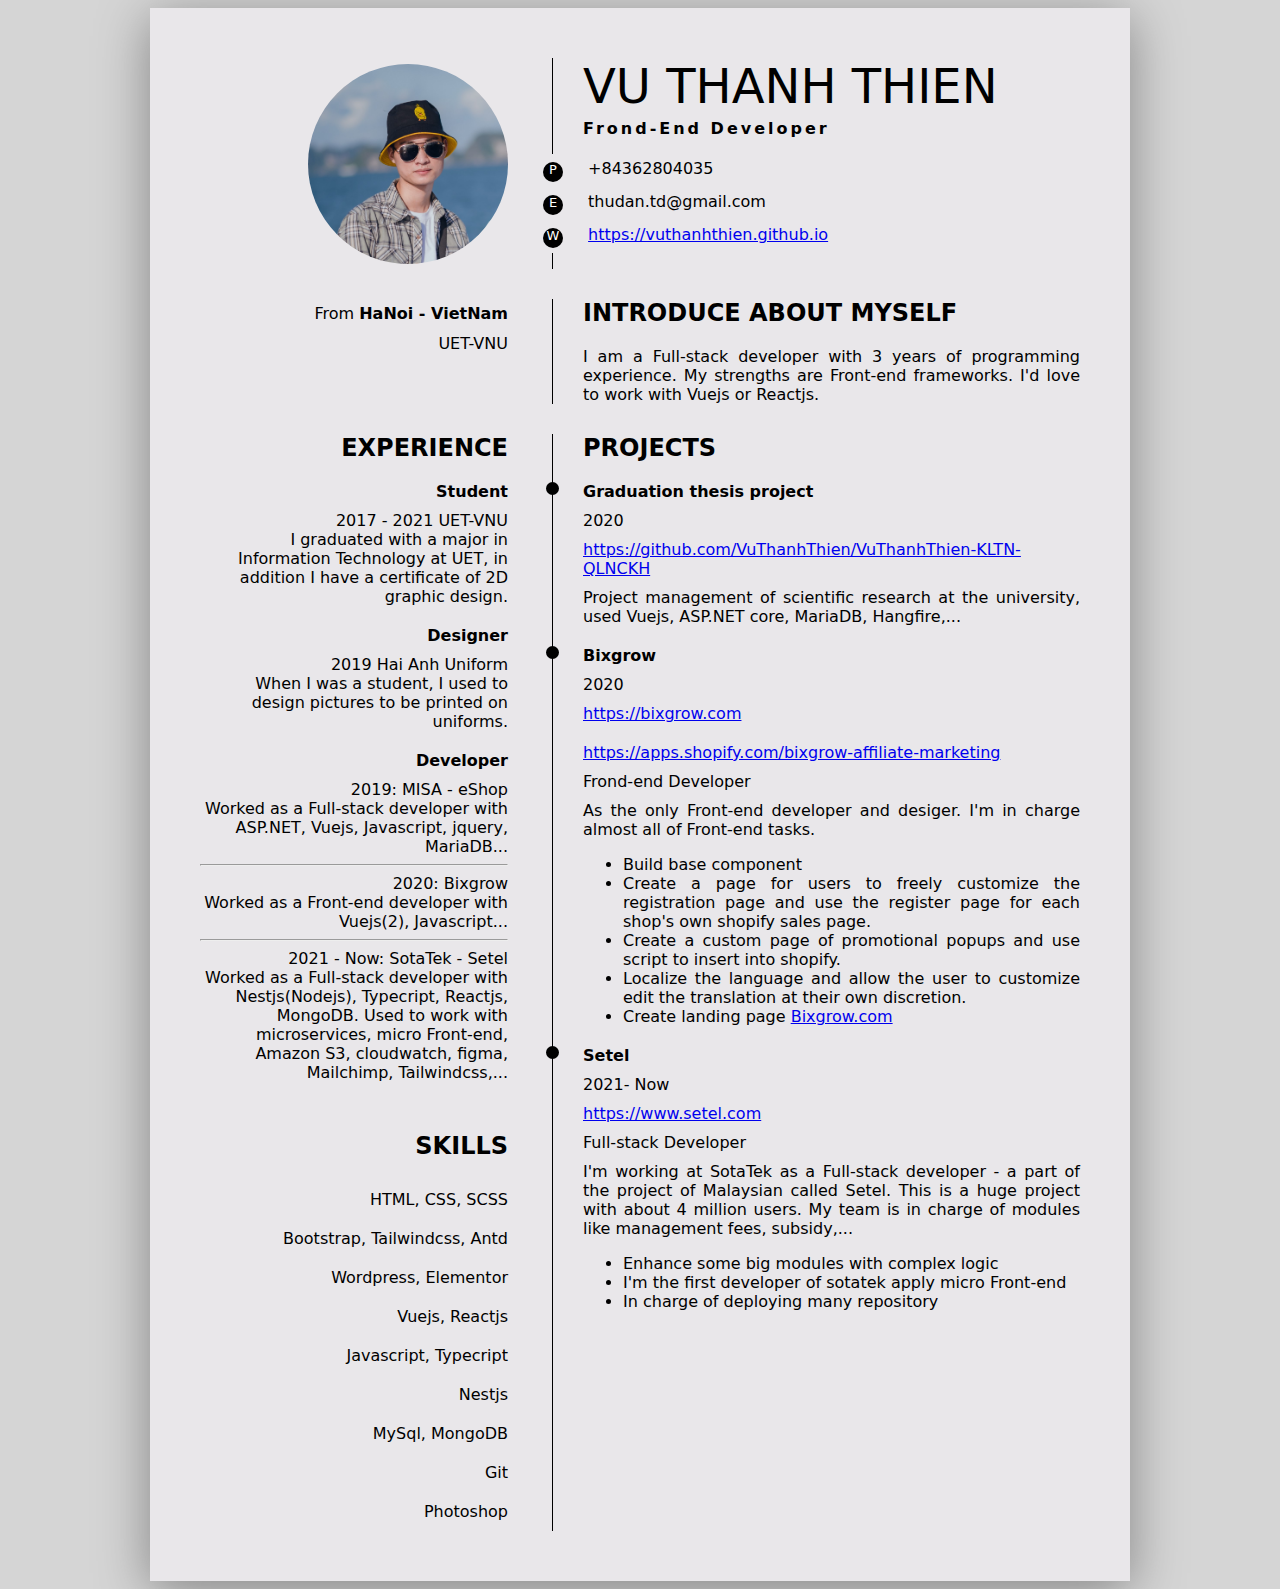
==== mycv.html @ 1e45ef3a "fix lỗi chính tả" ====
<!DOCTYPE html>
<html lang="en">

<head>
    <meta charset="UTF-8">
    <meta http-equiv="X-UA-Compatible" content="IE=edge">
    <meta name="viewport" content="width=device-width, initial-scale=1.0">
    <title>Vũ Thanh Thiên</title>
    <link rel="icon" type="image/x-icon" href="/asset/favicon.png">
    <link rel="stylesheet" href="css/cv.css">
    <link rel="stylesheet" href="https://cdnjs.cloudflare.com/ajax/libs/font-awesome/6.2.1/css/all.min.css">
</head>

<body>
    <!-- <button onclick="history.back()">
        Go back
    </button> -->
    <div class="container">
        <div class="avatar">
            <img src="asset/DSC_3052.jpeg" alt="">
        </div>
        <div class="name">
            <h1>VU THANH THIEN</h1>
            <div class="specialize">Frond-End Developer</div>
            <ul class="contact">
                <li>
                    <span>P</span> +84362804035
                </li>
                <li>
                    <span>E</span> thudan.td@gmail.com
                </li>
                <li>
                    <span>W</span> <a href="https://vuthanhthien.github.io/" target="_blank"
                        rel="noopener noreferrer">https://vuthanhthien.github.io</a>
                </li>
            </ul>
        </div>
        <div class="info">
            <ul>
                <li>From <b>HaNoi - VietNam</b></li>
                <li>UET-VNU</li>
            </ul>
        </div>
        <div class="intro">
            <h2>INTRODUCE ABOUT MYSELF</h2>
            I am a Full-stack developer with 3 years of programming experience. My strengths are Front-end frameworks.
            I'd love to work with Vuejs or Reactjs.
        </div>
        <div class="experience">
            <h2>EXPERIENCE</h2>

            <div class="item">
                <h4>Student</h4>
                <div class="time">
                    <span>2017 - 2021</span>
                    <span>UET-VNU</span>
                </div>
                <div class="des">
                    I graduated with a major in Information Technology at UET, in addition I have a certificate of 2D
                    graphic design.
                </div>
            </div>

            <div class="item">
                <h4>Designer</h4>
                <div class="time">
                    <span>2019</span>
                    <span>Hai Anh Uniform</span>
                </div>
                <div class="des">
                    When I was a student, I used to design pictures to be printed on uniforms.
                </div>
            </div>

            <div class="item">
                <h4>Developer</h4>
                <div class="time">
                    <span>2019:</span>
                    <span>MISA - eShop</span>
                </div>
                <div class="des">
                    Worked as a Full-stack developer with ASP.NET, Vuejs, Javascript, jquery, MariaDB...
                </div>
                <hr>
                <div class="time">
                    <span>2020:</span>
                    <span>Bixgrow</span>
                </div>
                <div class="des">
                    Worked as a Front-end developer with Vuejs(2), Javascript...
                </div>
                <hr>
                <div class="time">
                    <span>2021 - Now:</span>
                    <span>SotaTek - Setel</span>
                </div>
                <div class="des">
                    Worked as a Full-stack developer with Nestjs(Nodejs), Typecript, Reactjs, MongoDB.
                    Used to work with microservices, micro Front-end, Amazon S3, cloudwatch, figma, Mailchimp,
                    Tailwindcss,...
                </div>
            </div>
            <h2 class="skills">
                SKILLS
            </h2>
            <ul>
                <li>HTML, CSS, SCSS</li>
                <li>Bootstrap, Tailwindcss, Antd</li>
                <li>Wordpress, Elementor</li>
                <li>Vuejs, Reactjs</li>
                <li>Javascript, Typecript</li>
                <li>Nestjs</li>
                <li>MySql, MongoDB</li>
                <li>Git</li>
                <li>Photoshop</li>
            </ul>

        </div>
        <div class="project">
            <h2>PROJECTS</h2>
            <div class="item">
                <h4>Graduation thesis project</h4>
                <div class="time">
                    2020
                </div>
                <div class="web">
                    <a href="https://github.com/VuThanhThien/VuThanhThien-KLTN-QLNCKH" target="_blank"
                        rel="noopener noreferrer">https://github.com/VuThanhThien/VuThanhThien-KLTN-QLNCKH</a>
                </div>
                <div class="des">
                    Project management of scientific research at the university, used Vuejs, ASP.NET core, MariaDB,
                    Hangfire,...
                </div>
            </div>

            <div class="item">
                <h4>Bixgrow</h4>
                <div class="time">
                    2020
                </div>
                <div class="web">
                    <a href="https://bixgrow.com/" target="_blank" rel="noopener noreferrer">https://bixgrow.com</a>
                </div>
                <div class="web"><a href="https://apps.shopify.com/bixgrow-affiliate-marketing" target="_blank"
                        rel="noopener noreferrer">https://apps.shopify.com/bixgrow-affiliate-marketing</a></div>
                <div class="location">
                    Frond-end Developer
                </div>
                <div class="des">
                    As the only Front-end developer and desiger. I'm in charge almost all of Front-end tasks.
                    <ul>
                        <Li>Build base component</Li>
                        <li>Create a page for users to freely customize the registration page
                            and use the register page for each shop's own shopify sales page.</li>
                        <li>Create a custom page of promotional popups and
                            use script to insert into shopify.</li>
                        <li>Localize the language and allow the user to customize
                            edit the translation at their own discretion.</li>
                        <li>Create landing page <a target="_blank" href="https://bixgrow.com/">Bixgrow.com</a></li>
                    </ul>
                </div>
            </div>

            <div class="item">
                <h4>Setel</h4>
                <div class="time">
                    2021- Now
                </div>
                <div class="web">
                    <a href="https://www.setel.com/" target="_blank" rel="noopener noreferrer">https://www.setel.com</a>
                </div>
                <div class="location">
                    Full-stack Developer
                </div>
                <div class="des">
                    I'm working at SotaTek as a Full-stack developer - a part of the project of Malaysian called Setel.
                    This is a huge project with about 4 million users. My team is in charge of modules like
                    management fees, subsidy,...
                    <ul>
                        <li>Enhance some big modules with complex logic</li>
                        <li>I'm the first developer of sotatek apply micro Front-end</li>
                        <li>In charge of deploying many repository</li>
                    </ul>
                </div>
            </div>
        </div>
    </div>

</body>

</html>
---- css/cv.css ----
body {
    background-color: #d5d5d5;
    font-family: system-ui;
}

.container {
    background-color: #e9e7ea;
    width: 880px;
    max-width: 100%;
    margin: auto;
    padding: 50px;
    box-shadow: 0 10px 50px #858585;
    display: grid;
    grid-template-columns: 35% 60%;
    column-gap: 5%;
    row-gap: 30px;
}

.avatar img {
    width: 200px;
    height: 200px;
    object-fit: cover;
    border-radius: 50%;
}

.avatar {
    display: flex;
    justify-content: end;
    align-items: center;
}

.name {
    padding-left: 30px;
    border-left: 1px solid #000;
}

.name h1 {
    font-weight: 300;
    font-size: xxx-large;
    margin: 0px 0 5px;
}

.name .specialize {
    margin: 0;
    font-weight: bold;
    letter-spacing: 3px;
}

.name .contact {
    padding: 0;
    list-style: none;
}

.name .contact span {
    display: inline-block;
    background-color: #000;
    width: 20px;
    height: 20px;
    color: #fff;
    text-align: center;
    border-radius: 50%;
    font-size: small;
    margin-right: 20px;
}

.name .contact li {
    padding: 5px 0;
    transform: translate(-40px);
    background-color: #e9e7ea;
}

.info ul {
    padding: 0;
    margin: 0;
    list-style: none;
    text-align: right;
    line-height: 30px;
}

h2 {
    padding: 0;
    margin: 0 0 20px 0;
}

.intro {
    padding-left: 30px;
    border-left: 1px solid #000;
    text-align: justify;
}

.experience {
    text-align: right;
}

.experience h4 {
    margin: 20px 0 10px;
}

.skills {
    margin-top: 50px;
}

.experience ul {
    padding: 0;
    margin: 0;
    list-style: none;
}

.experience li {
    padding: 10px 0;
}

.project {
    padding-left: 30px;
    text-align: justify;
    border-left: 1px solid #000;
}

.project h4 {
    margin: 20px 0 10px;
}

.project .web {
    color: #0c7373;
    padding: 10px 0;
}

.project .location {
    font-weight: 500;
    padding-bottom: 10px;
}

.project .item {
    position: relative;
}

.project .item::before {
    position: absolute;
    width: 13px;
    height: 13px;
    background-color: #000;
    content: "";
    border-radius: 50%;
    left: -37px;
}

@media screen and (max-width: 480px) {
    .container {
        width: calc(100% - 25px);
        padding: 25px;
    }

    .avatar img {
        width: 120px;
        height: 120px;
    }

    .name h1 {
        font-size: large;
    }

    .project .item .web a {
        overflow-wrap: break-word;
    }

    .des ul {
        padding-inline-start: 0;
    }
}
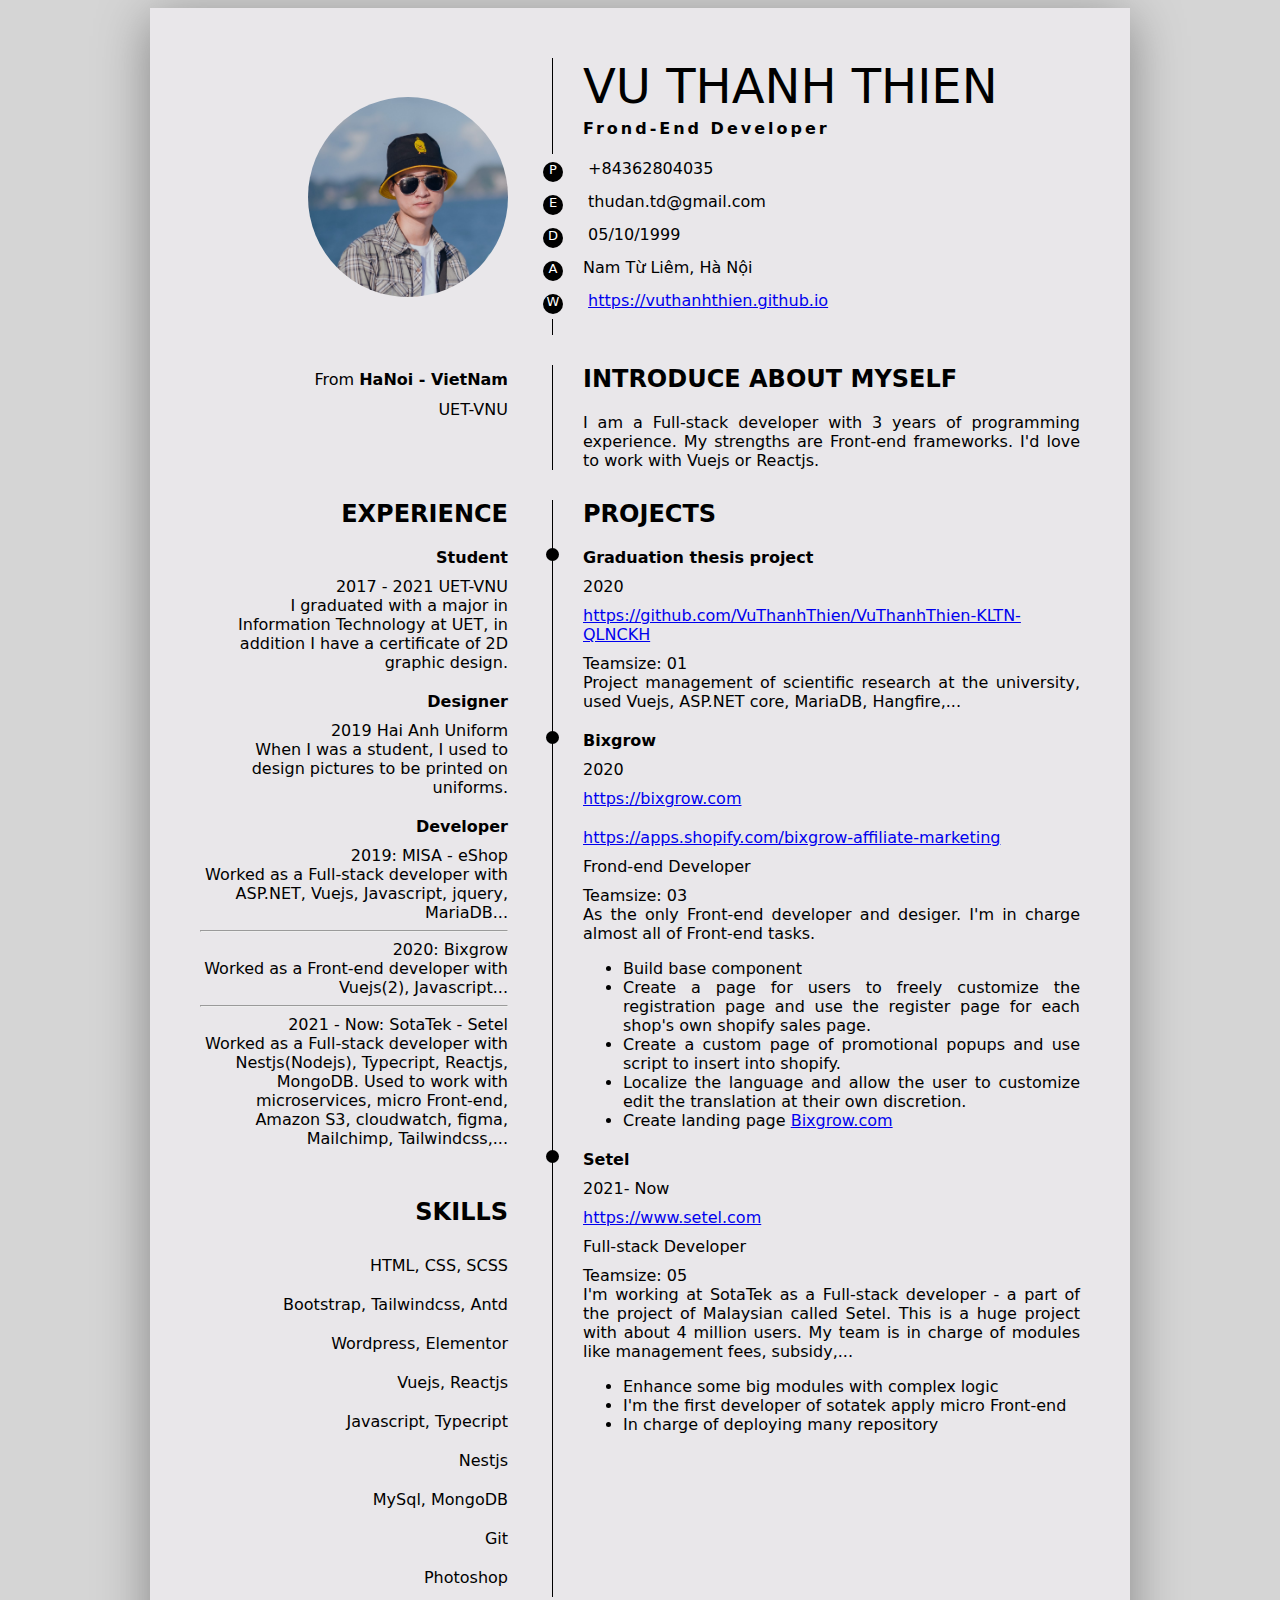
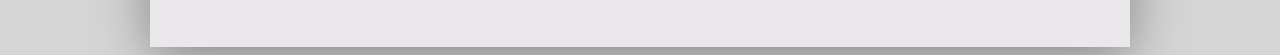
==== commit 028a1606: "Update meta" ====
--- a/mycv.html
+++ b/mycv.html
@@ -5,7 +5,13 @@
     <meta charset="UTF-8">
     <meta http-equiv="X-UA-Compatible" content="IE=edge">
     <meta name="viewport" content="width=device-width, initial-scale=1.0">
-    <title>Vũ Thanh Thiên</title>
+    <title>CV - Vũ Thanh Thiên</title>
+    <meta property="og:type" content="website">
+    <meta property="og:locale" content="vi">
+    <meta property="og:title" content="CV - Vũ Thanh Thiên">
+    <meta property="og:image" content="./asset/DSC_3052.jpeg">
+    <meta property="og:site_name" content="CV - Vũ Thanh Thiên">
+    <meta property="og:description" content="CV Front-end Vũ Thanh Thiên">
     <link rel="icon" type="image/x-icon" href="/asset/favicon.png">
     <link rel="stylesheet" href="css/cv.css">
     <link rel="stylesheet" href="https://cdnjs.cloudflare.com/ajax/libs/font-awesome/6.2.1/css/all.min.css">
@@ -28,6 +34,12 @@
                 </li>
                 <li>
                     <span>E</span> thudan.td@gmail.com
+                </li>
+                <li>
+                    <span>D</span> 05/10/1999
+                </li>
+                <li>
+                    <span>A</span>Nam Từ Liêm, Hà Nội
                 </li>
                 <li>
                     <span>W</span> <a href="https://vuthanhthien.github.io/" target="_blank"
@@ -127,6 +139,7 @@
                     <a href="https://github.com/VuThanhThien/VuThanhThien-KLTN-QLNCKH" target="_blank"
                         rel="noopener noreferrer">https://github.com/VuThanhThien/VuThanhThien-KLTN-QLNCKH</a>
                 </div>
+                <div class="des">Teamsize: 01</div>
                 <div class="des">
                     Project management of scientific research at the university, used Vuejs, ASP.NET core, MariaDB,
                     Hangfire,...
@@ -146,6 +159,7 @@
                 <div class="location">
                     Frond-end Developer
                 </div>
+                <div class="des">Teamsize: 03</div>
                 <div class="des">
                     As the only Front-end developer and desiger. I'm in charge almost all of Front-end tasks.
                     <ul>
@@ -172,6 +186,7 @@
                 <div class="location">
                     Full-stack Developer
                 </div>
+                <div class="des">Teamsize: 05</div>
                 <div class="des">
                     I'm working at SotaTek as a Full-stack developer - a part of the project of Malaysian called Setel.
                     This is a huge project with about 4 million users. My team is in charge of modules like
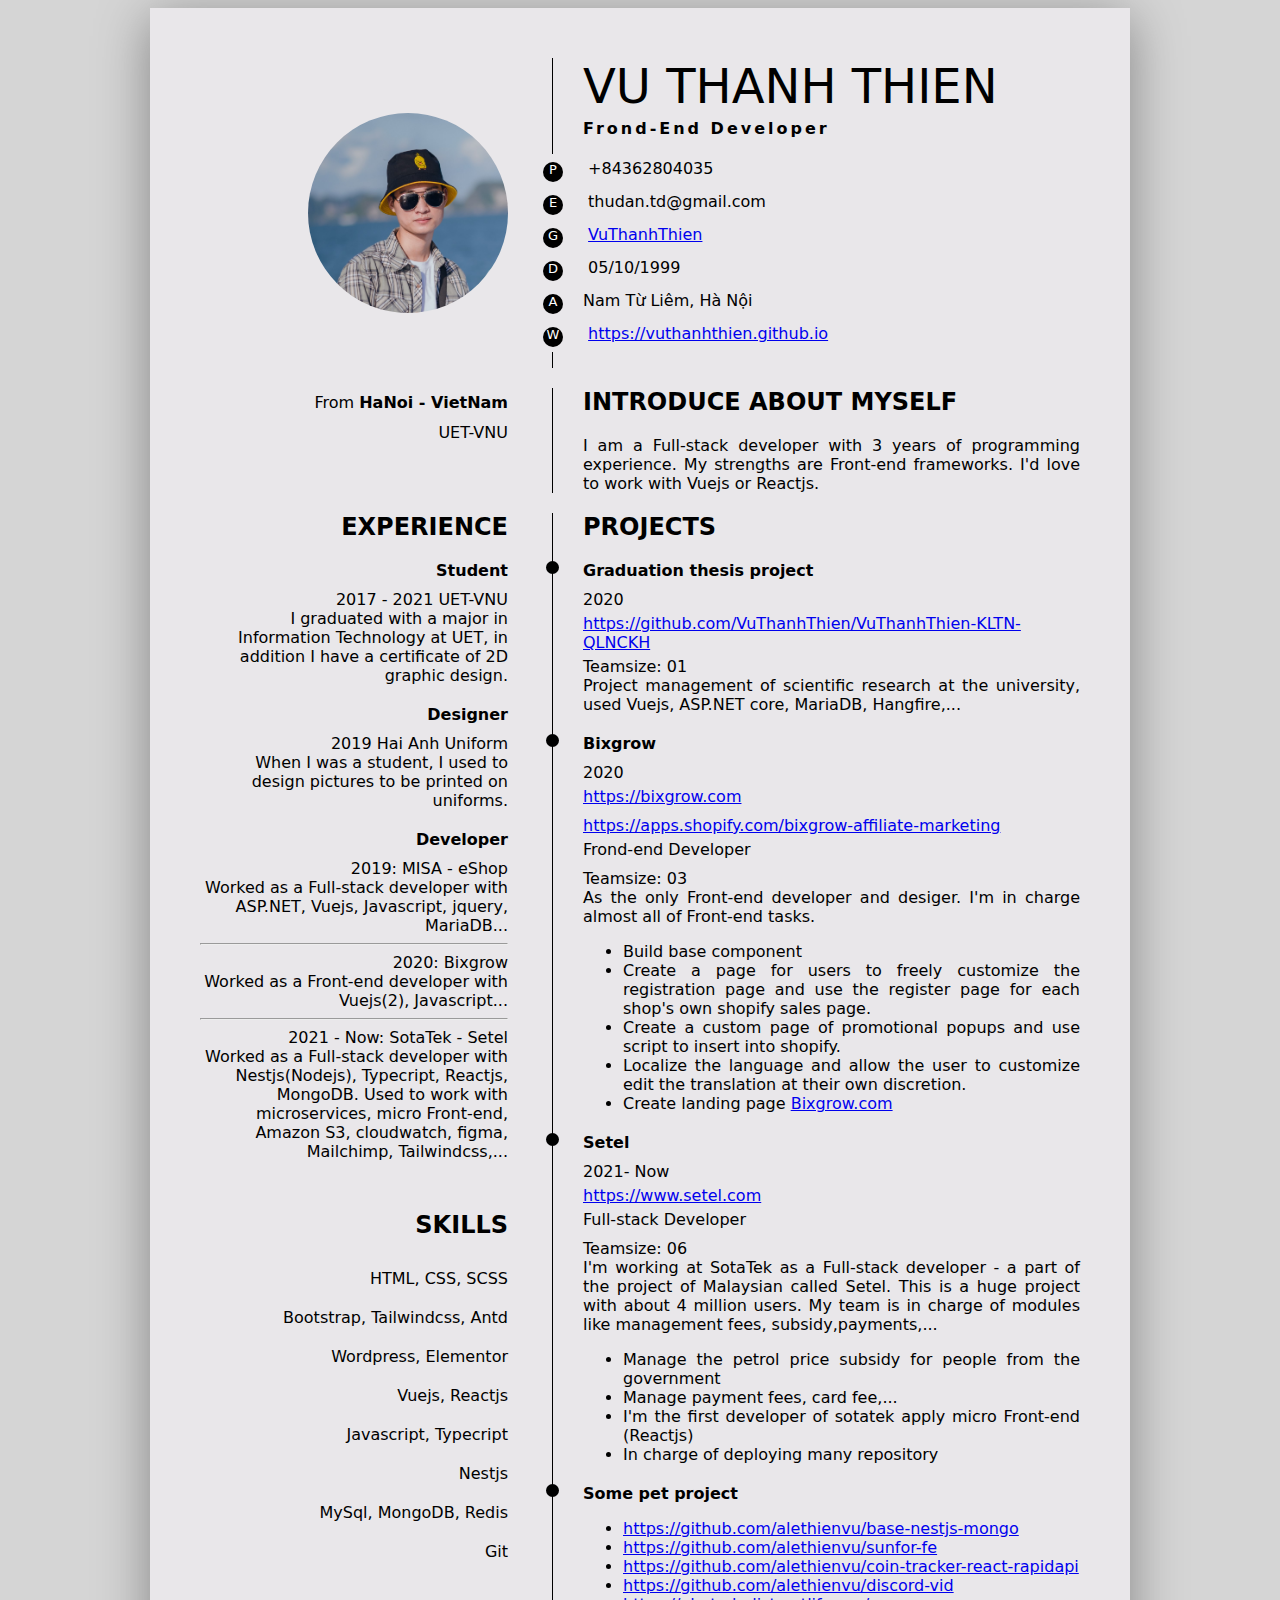
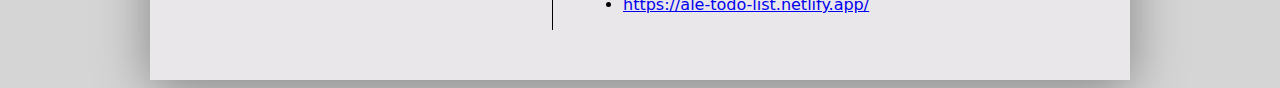
==== commit 0556b2bd: "Update cv" ====
--- a/mycv.html
+++ b/mycv.html
@@ -36,6 +36,9 @@
                     <span>E</span> thudan.td@gmail.com
                 </li>
                 <li>
+                    <span>G</span> <a target="_blank" href="https://github.com/VuThanhThien">VuThanhThien</a>
+                </li>
+                <li>
                     <span>D</span> 05/10/1999
                 </li>
                 <li>
@@ -122,9 +125,8 @@
                 <li>Vuejs, Reactjs</li>
                 <li>Javascript, Typecript</li>
                 <li>Nestjs</li>
-                <li>MySql, MongoDB</li>
+                <li>MySql, MongoDB, Redis</li>
                 <li>Git</li>
-                <li>Photoshop</li>
             </ul>
 
         </div>
@@ -186,18 +188,29 @@
                 <div class="location">
                     Full-stack Developer
                 </div>
-                <div class="des">Teamsize: 05</div>
+                <div class="des">Teamsize: 06</div>
                 <div class="des">
                     I'm working at SotaTek as a Full-stack developer - a part of the project of Malaysian called Setel.
                     This is a huge project with about 4 million users. My team is in charge of modules like
-                    management fees, subsidy,...
+                    management fees, subsidy,payments,...
                     <ul>
-                        <li>Enhance some big modules with complex logic</li>
-                        <li>I'm the first developer of sotatek apply micro Front-end</li>
+                        <li>Manage the petrol price subsidy for people from the government</li>
+                        <li>Manage payment fees, card fee,...</li>
+                        <li>I'm the first developer of sotatek apply micro Front-end (Reactjs)</li>
                         <li>In charge of deploying many repository</li>
                     </ul>
                 </div>
             </div>
+            <div class="item">
+                <h4>Some pet project</h4>
+                <ul>
+                    <li><a target="_blank" href="https://github.com/alethienvu/base-nestjs-mongo">https://github.com/alethienvu/base-nestjs-mongo</a></li>
+                    <li><a target="_blank" href="https://github.com/alethienvu/sunfor-fe">https://github.com/alethienvu/sunfor-fe</a></li>
+                    <li><a target="_blank" href="https://github.com/alethienvu/coin-tracker-react-rapidapi">https://github.com/alethienvu/coin-tracker-react-rapidapi</a></li>
+                    <li><a target="_blank" href="https://github.com/alethienvu/discord-vid">https://github.com/alethienvu/discord-vid</a></li>
+                    <li><a target="_blank" href="https://ale-todo-list.netlify.app/">https://ale-todo-list.netlify.app/</a></li>
+                </ul>
+            </div>
         </div>
     </div>
 
--- a/css/cv.css
+++ b/css/cv.css
@@ -13,7 +13,7 @@
     display: grid;
     grid-template-columns: 35% 60%;
     column-gap: 5%;
-    row-gap: 30px;
+    row-gap: 20px;
 }
 
 .avatar img {
@@ -122,7 +122,7 @@
 
 .project .web {
     color: #0c7373;
-    padding: 10px 0;
+    padding: 5px 0;
 }
 
 .project .location {
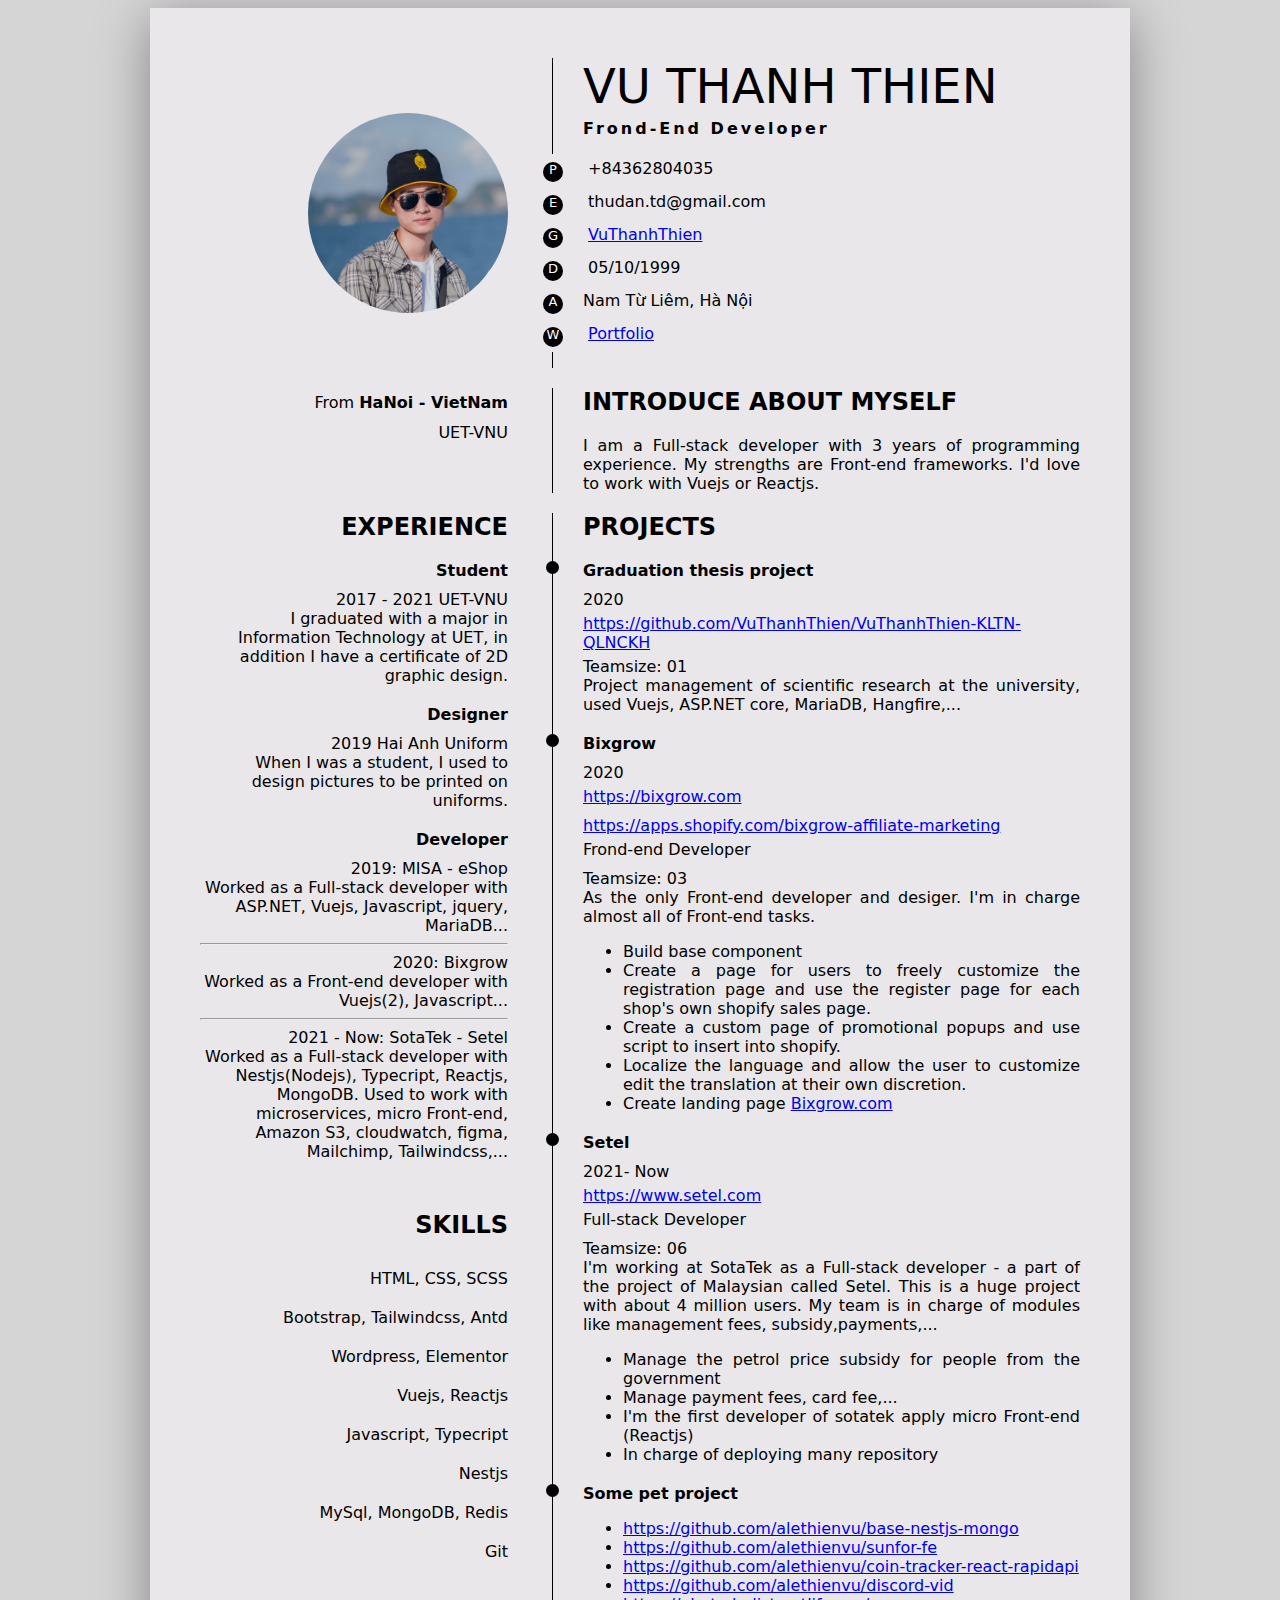
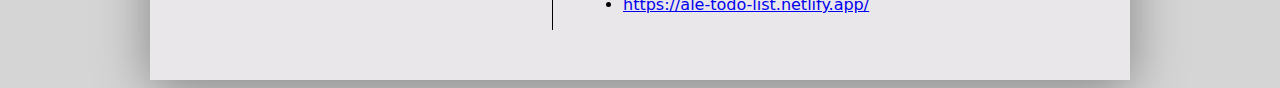
==== commit 7eb89cd9: "update cv" ====
--- a/mycv.html
+++ b/mycv.html
@@ -46,7 +46,7 @@
                 </li>
                 <li>
                     <span>W</span> <a href="https://vuthanhthien.github.io/" target="_blank"
-                        rel="noopener noreferrer">https://vuthanhthien.github.io</a>
+                        rel="noopener noreferrer">Portfolio</a>
                 </li>
             </ul>
         </div>
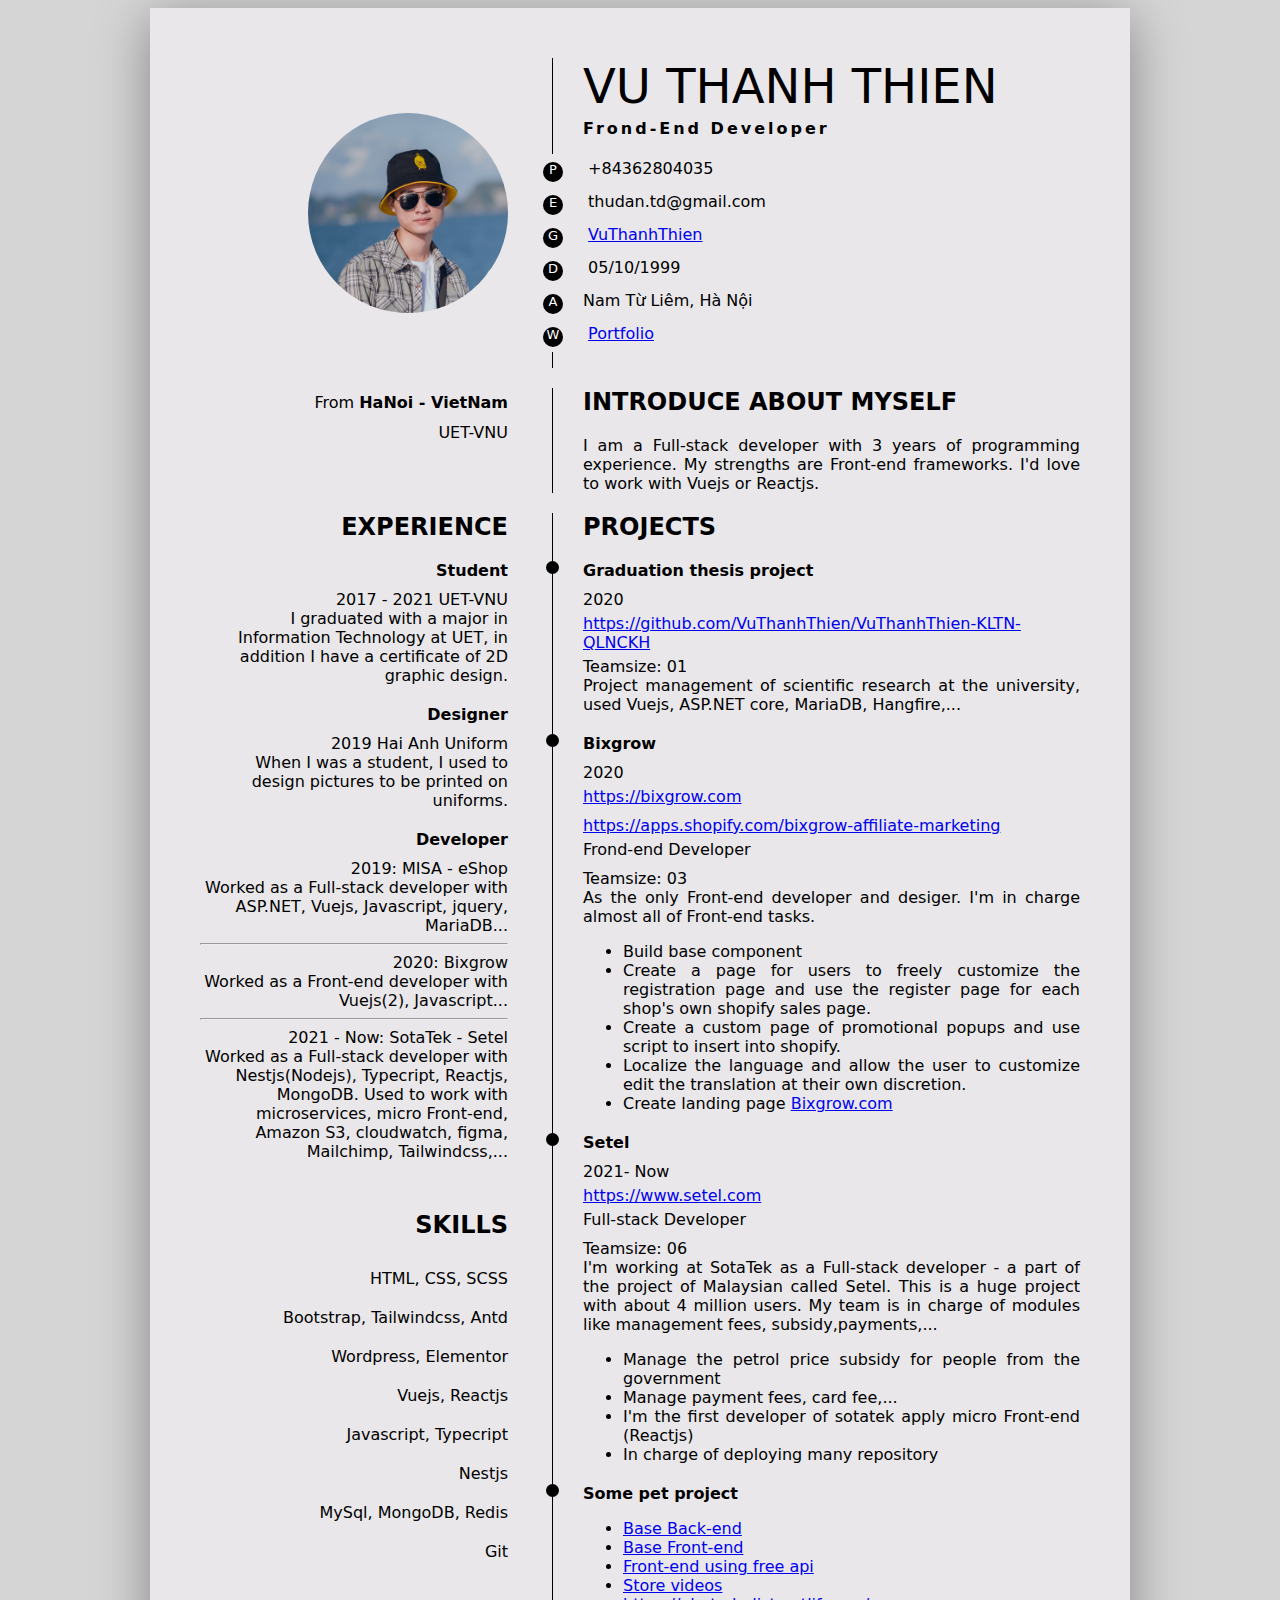
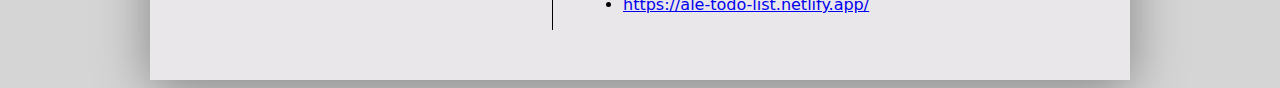
==== commit ab933be6: "update" ====
--- a/mycv.html
+++ b/mycv.html
@@ -203,13 +203,15 @@
             </div>
             <div class="item">
                 <h4>Some pet project</h4>
-                <ul>
-                    <li><a target="_blank" href="https://github.com/alethienvu/base-nestjs-mongo">https://github.com/alethienvu/base-nestjs-mongo</a></li>
-                    <li><a target="_blank" href="https://github.com/alethienvu/sunfor-fe">https://github.com/alethienvu/sunfor-fe</a></li>
-                    <li><a target="_blank" href="https://github.com/alethienvu/coin-tracker-react-rapidapi">https://github.com/alethienvu/coin-tracker-react-rapidapi</a></li>
-                    <li><a target="_blank" href="https://github.com/alethienvu/discord-vid">https://github.com/alethienvu/discord-vid</a></li>
-                    <li><a target="_blank" href="https://ale-todo-list.netlify.app/">https://ale-todo-list.netlify.app/</a></li>
-                </ul>
+                <div class="des">
+                    <ul>
+                        <li><a target="_blank" href="https://github.com/alethienvu/base-nestjs-mongo">Base Back-end</a></li>
+                        <li><a target="_blank" href="https://github.com/alethienvu/sunfor-fe">Base Front-end</a></li>
+                        <li><a target="_blank" href="https://github.com/alethienvu/coin-tracker-react-rapidapi">Front-end using free api</a></li>
+                        <li><a target="_blank" href="https://github.com/alethienvu/discord-vid">Store videos</a></li>
+                        <li><a target="_blank" href="https://ale-todo-list.netlify.app/">https://ale-todo-list.netlify.app/</a></li>
+                    </ul>
+                </div>
             </div>
         </div>
     </div>
--- a/css/cv.css
+++ b/css/cv.css
@@ -145,11 +145,6 @@
 }
 
 @media screen and (max-width: 480px) {
-    .container {
-        width: calc(100% - 25px);
-        padding: 25px;
-    }
-
     .avatar img {
         width: 120px;
         height: 120px;
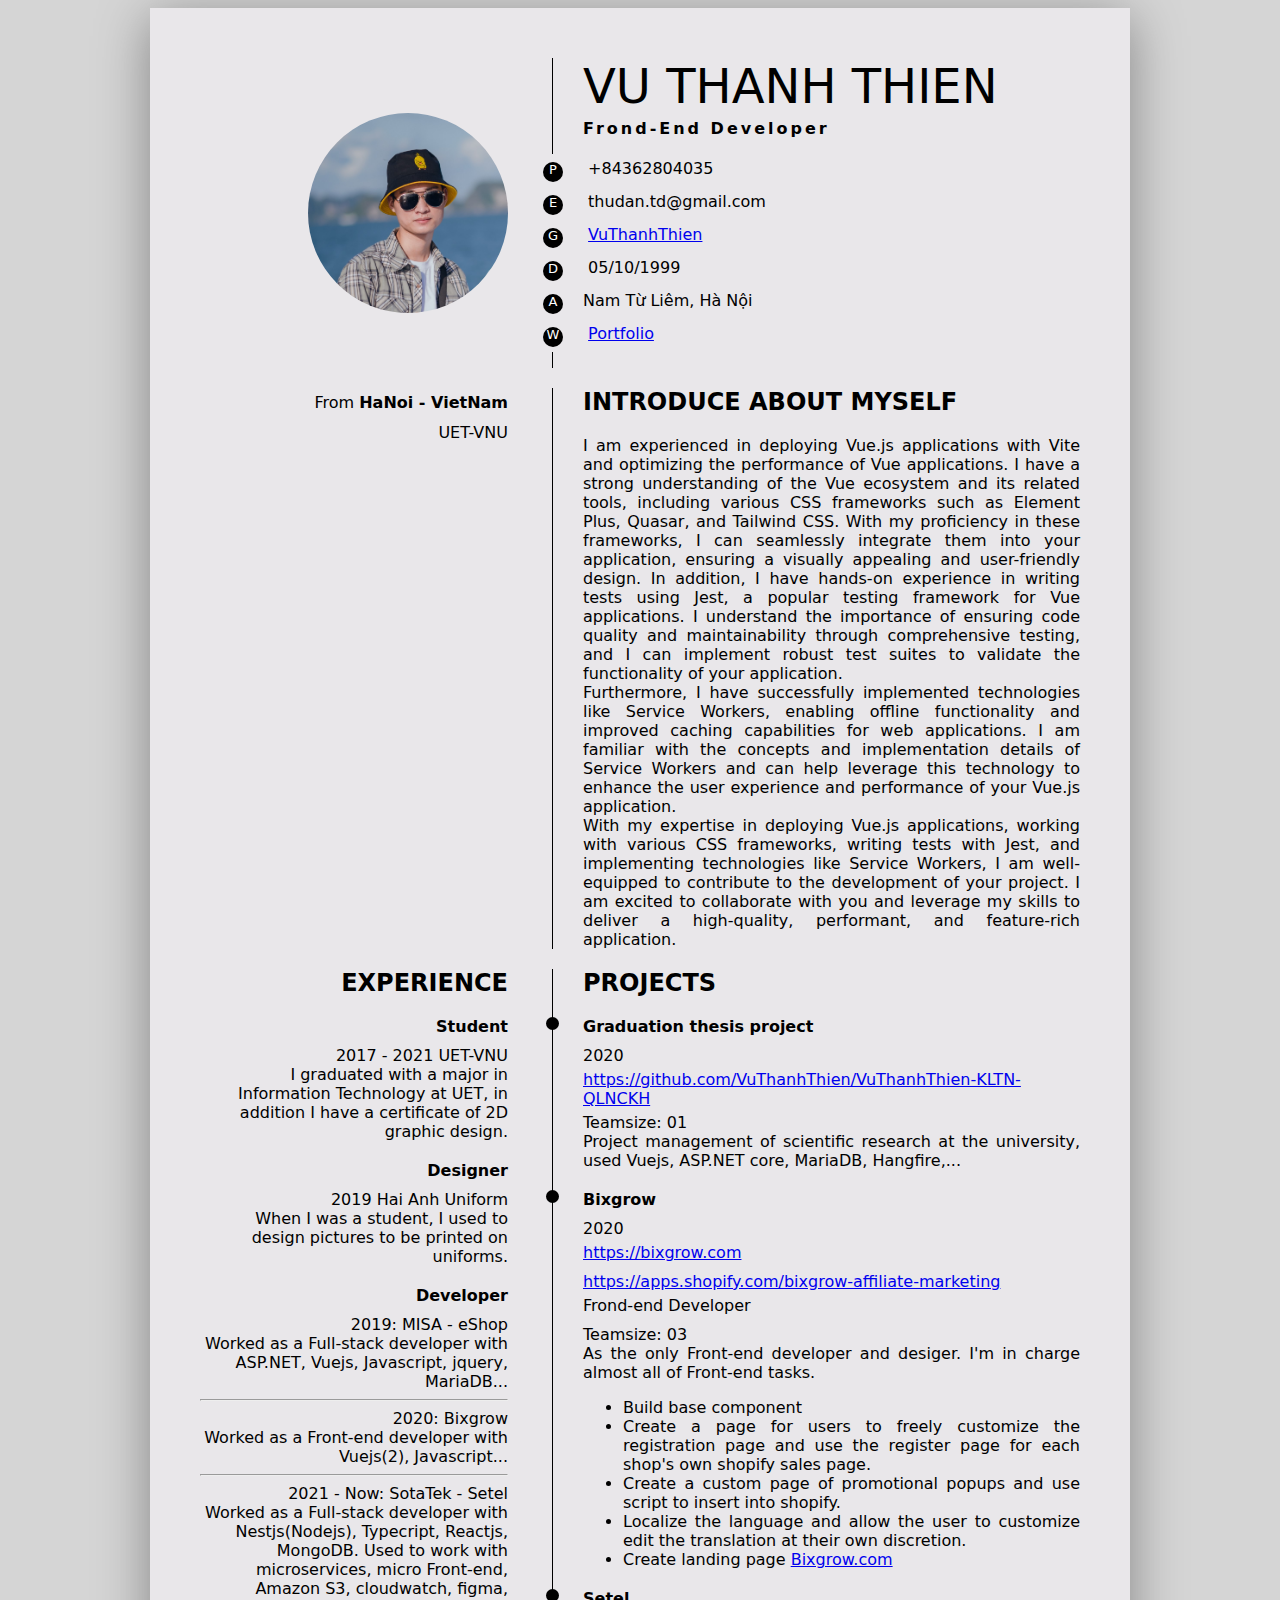
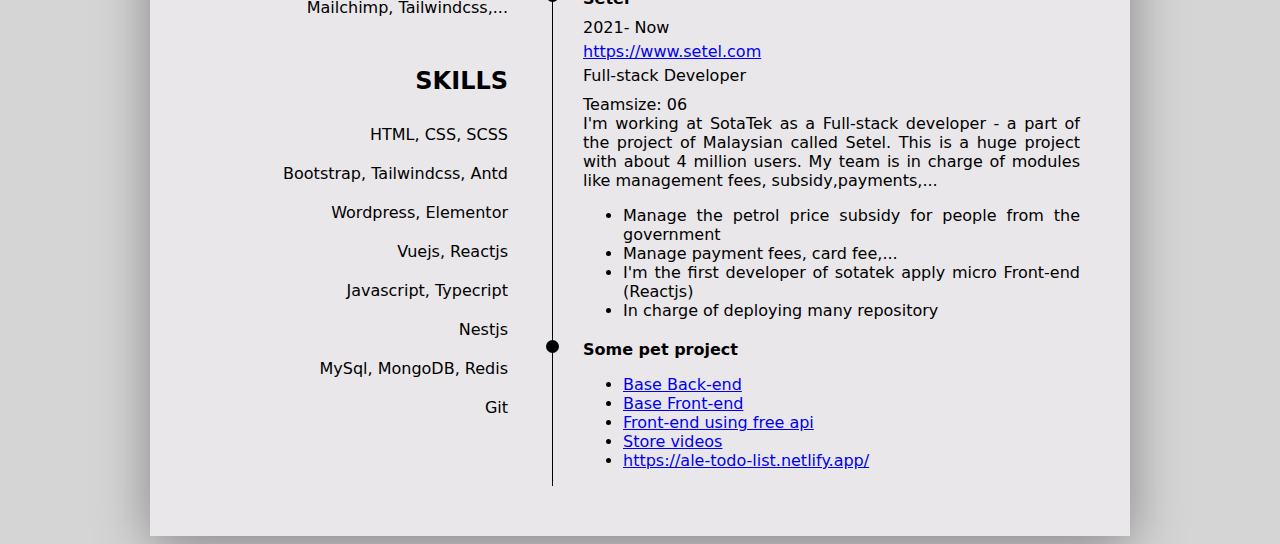
==== commit 978ac4e3: "update cv" ====
--- a/mycv.html
+++ b/mycv.html
@@ -1,221 +1,297 @@
 <!DOCTYPE html>
 <html lang="en">
-
-<head>
-    <meta charset="UTF-8">
-    <meta http-equiv="X-UA-Compatible" content="IE=edge">
-    <meta name="viewport" content="width=device-width, initial-scale=1.0">
+  <head>
+    <meta charset="UTF-8" />
+    <meta http-equiv="X-UA-Compatible" content="IE=edge" />
+    <meta name="viewport" content="width=device-width, initial-scale=1.0" />
     <title>CV - Vũ Thanh Thiên</title>
-    <meta property="og:type" content="website">
-    <meta property="og:locale" content="vi">
-    <meta property="og:title" content="CV - Vũ Thanh Thiên">
-    <meta property="og:image" content="./asset/DSC_3052.jpeg">
-    <meta property="og:site_name" content="CV - Vũ Thanh Thiên">
-    <meta property="og:description" content="CV Front-end Vũ Thanh Thiên">
-    <link rel="icon" type="image/x-icon" href="/asset/favicon.png">
-    <link rel="stylesheet" href="css/cv.css">
-    <link rel="stylesheet" href="https://cdnjs.cloudflare.com/ajax/libs/font-awesome/6.2.1/css/all.min.css">
-</head>
-
-<body>
+    <meta property="og:type" content="website" />
+    <meta property="og:locale" content="vi" />
+    <meta property="og:title" content="CV - Vũ Thanh Thiên" />
+    <meta property="og:image" content="./asset/DSC_3052.jpeg" />
+    <meta property="og:site_name" content="CV - Vũ Thanh Thiên" />
+    <meta property="og:description" content="CV Front-end Vũ Thanh Thiên" />
+    <link rel="icon" type="image/x-icon" href="/asset/favicon.png" />
+    <link rel="stylesheet" href="css/cv.css" />
+    <link
+      rel="stylesheet"
+      href="https://cdnjs.cloudflare.com/ajax/libs/font-awesome/6.2.1/css/all.min.css"
+    />
+  </head>
+
+  <body>
     <!-- <button onclick="history.back()">
         Go back
     </button> -->
     <div class="container">
-        <div class="avatar">
-            <img src="asset/DSC_3052.jpeg" alt="">
-        </div>
-        <div class="name">
-            <h1>VU THANH THIEN</h1>
-            <div class="specialize">Frond-End Developer</div>
-            <ul class="contact">
-                <li>
-                    <span>P</span> +84362804035
-                </li>
-                <li>
-                    <span>E</span> thudan.td@gmail.com
-                </li>
-                <li>
-                    <span>G</span> <a target="_blank" href="https://github.com/VuThanhThien">VuThanhThien</a>
-                </li>
-                <li>
-                    <span>D</span> 05/10/1999
-                </li>
-                <li>
-                    <span>A</span>Nam Từ Liêm, Hà Nội
-                </li>
-                <li>
-                    <span>W</span> <a href="https://vuthanhthien.github.io/" target="_blank"
-                        rel="noopener noreferrer">Portfolio</a>
-                </li>
+      <div class="avatar">
+        <img src="asset/DSC_3052.jpeg" alt="" />
+      </div>
+      <div class="name">
+        <h1>VU THANH THIEN</h1>
+        <div class="specialize">Frond-End Developer</div>
+        <ul class="contact">
+          <li><span>P</span> +84362804035</li>
+          <li><span>E</span> thudan.td@gmail.com</li>
+          <li>
+            <span>G</span>
+            <a target="_blank" href="https://github.com/VuThanhThien"
+              >VuThanhThien</a
+            >
+          </li>
+          <li><span>D</span> 05/10/1999</li>
+          <li><span>A</span>Nam Từ Liêm, Hà Nội</li>
+          <li>
+            <span>W</span>
+            <a
+              href="https://vuthanhthien.github.io/"
+              target="_blank"
+              rel="noopener noreferrer"
+              >Portfolio</a
+            >
+          </li>
+        </ul>
+      </div>
+      <div class="info">
+        <ul>
+          <li>From <b>HaNoi - VietNam</b></li>
+          <li>UET-VNU</li>
+        </ul>
+      </div>
+      <div class="intro">
+        <h2>INTRODUCE ABOUT MYSELF</h2>
+        I am experienced in deploying Vue.js applications with Vite and
+        optimizing the performance of Vue applications. I have a strong
+        understanding of the Vue ecosystem and its related tools, including
+        various CSS frameworks such as Element Plus, Quasar, and Tailwind CSS.
+        With my proficiency in these frameworks, I can seamlessly integrate them
+        into your application, ensuring a visually appealing and user-friendly
+        design. In addition, I have hands-on experience in writing tests using
+        Jest, a popular testing framework for Vue applications. I understand the
+        importance of ensuring code quality and maintainability through
+        comprehensive testing, and I can implement robust test suites to
+        validate the functionality of your application.
+        <br />
+        Furthermore, I have successfully implemented technologies like Service
+        Workers, enabling offline functionality and improved caching
+        capabilities for web applications. I am familiar with the concepts and
+        implementation details of Service Workers and can help leverage this
+        technology to enhance the user experience and performance of your Vue.js
+        application. <br />
+        With my expertise in deploying Vue.js applications, working with various
+        CSS frameworks, writing tests with Jest, and implementing technologies
+        like Service Workers, I am well-equipped to contribute to the
+        development of your project. I am excited to collaborate with you and
+        leverage my skills to deliver a high-quality, performant, and
+        feature-rich application.
+      </div>
+      <div class="experience">
+        <h2>EXPERIENCE</h2>
+
+        <div class="item">
+          <h4>Student</h4>
+          <div class="time">
+            <span>2017 - 2021</span>
+            <span>UET-VNU</span>
+          </div>
+          <div class="des">
+            I graduated with a major in Information Technology at UET, in
+            addition I have a certificate of 2D graphic design.
+          </div>
+        </div>
+
+        <div class="item">
+          <h4>Designer</h4>
+          <div class="time">
+            <span>2019</span>
+            <span>Hai Anh Uniform</span>
+          </div>
+          <div class="des">
+            When I was a student, I used to design pictures to be printed on
+            uniforms.
+          </div>
+        </div>
+
+        <div class="item">
+          <h4>Developer</h4>
+          <div class="time">
+            <span>2019:</span>
+            <span>MISA - eShop</span>
+          </div>
+          <div class="des">
+            Worked as a Full-stack developer with ASP.NET, Vuejs, Javascript,
+            jquery, MariaDB...
+          </div>
+          <hr />
+          <div class="time">
+            <span>2020:</span>
+            <span>Bixgrow</span>
+          </div>
+          <div class="des">
+            Worked as a Front-end developer with Vuejs(2), Javascript...
+          </div>
+          <hr />
+          <div class="time">
+            <span>2021 - Now:</span>
+            <span>SotaTek - Setel</span>
+          </div>
+          <div class="des">
+            Worked as a Full-stack developer with Nestjs(Nodejs), Typecript,
+            Reactjs, MongoDB. Used to work with microservices, micro Front-end,
+            Amazon S3, cloudwatch, figma, Mailchimp, Tailwindcss,...
+          </div>
+        </div>
+        <h2 class="skills">SKILLS</h2>
+        <ul>
+          <li>HTML, CSS, SCSS</li>
+          <li>Bootstrap, Tailwindcss, Antd</li>
+          <li>Wordpress, Elementor</li>
+          <li>Vuejs, Reactjs</li>
+          <li>Javascript, Typecript</li>
+          <li>Nestjs</li>
+          <li>MySql, MongoDB, Redis</li>
+          <li>Git</li>
+        </ul>
+      </div>
+      <div class="project">
+        <h2>PROJECTS</h2>
+        <div class="item">
+          <h4>Graduation thesis project</h4>
+          <div class="time">2020</div>
+          <div class="web">
+            <a
+              href="https://github.com/VuThanhThien/VuThanhThien-KLTN-QLNCKH"
+              target="_blank"
+              rel="noopener noreferrer"
+              >https://github.com/VuThanhThien/VuThanhThien-KLTN-QLNCKH</a
+            >
+          </div>
+          <div class="des">Teamsize: 01</div>
+          <div class="des">
+            Project management of scientific research at the university, used
+            Vuejs, ASP.NET core, MariaDB, Hangfire,...
+          </div>
+        </div>
+
+        <div class="item">
+          <h4>Bixgrow</h4>
+          <div class="time">2020</div>
+          <div class="web">
+            <a
+              href="https://bixgrow.com/"
+              target="_blank"
+              rel="noopener noreferrer"
+              >https://bixgrow.com</a
+            >
+          </div>
+          <div class="web">
+            <a
+              href="https://apps.shopify.com/bixgrow-affiliate-marketing"
+              target="_blank"
+              rel="noopener noreferrer"
+              >https://apps.shopify.com/bixgrow-affiliate-marketing</a
+            >
+          </div>
+          <div class="location">Frond-end Developer</div>
+          <div class="des">Teamsize: 03</div>
+          <div class="des">
+            As the only Front-end developer and desiger. I'm in charge almost
+            all of Front-end tasks.
+            <ul>
+              <li>Build base component</li>
+              <li>
+                Create a page for users to freely customize the registration
+                page and use the register page for each shop's own shopify sales
+                page.
+              </li>
+              <li>
+                Create a custom page of promotional popups and use script to
+                insert into shopify.
+              </li>
+              <li>
+                Localize the language and allow the user to customize edit the
+                translation at their own discretion.
+              </li>
+              <li>
+                Create landing page
+                <a target="_blank" href="https://bixgrow.com/">Bixgrow.com</a>
+              </li>
             </ul>
-        </div>
-        <div class="info">
+          </div>
+        </div>
+
+        <div class="item">
+          <h4>Setel</h4>
+          <div class="time">2021- Now</div>
+          <div class="web">
+            <a
+              href="https://www.setel.com/"
+              target="_blank"
+              rel="noopener noreferrer"
+              >https://www.setel.com</a
+            >
+          </div>
+          <div class="location">Full-stack Developer</div>
+          <div class="des">Teamsize: 06</div>
+          <div class="des">
+            I'm working at SotaTek as a Full-stack developer - a part of the
+            project of Malaysian called Setel. This is a huge project with about
+            4 million users. My team is in charge of modules like management
+            fees, subsidy,payments,...
             <ul>
-                <li>From <b>HaNoi - VietNam</b></li>
-                <li>UET-VNU</li>
+              <li>
+                Manage the petrol price subsidy for people from the government
+              </li>
+              <li>Manage payment fees, card fee,...</li>
+              <li>
+                I'm the first developer of sotatek apply micro Front-end
+                (Reactjs)
+              </li>
+              <li>In charge of deploying many repository</li>
             </ul>
-        </div>
-        <div class="intro">
-            <h2>INTRODUCE ABOUT MYSELF</h2>
-            I am a Full-stack developer with 3 years of programming experience. My strengths are Front-end frameworks.
-            I'd love to work with Vuejs or Reactjs.
-        </div>
-        <div class="experience">
-            <h2>EXPERIENCE</h2>
-
-            <div class="item">
-                <h4>Student</h4>
-                <div class="time">
-                    <span>2017 - 2021</span>
-                    <span>UET-VNU</span>
-                </div>
-                <div class="des">
-                    I graduated with a major in Information Technology at UET, in addition I have a certificate of 2D
-                    graphic design.
-                </div>
-            </div>
-
-            <div class="item">
-                <h4>Designer</h4>
-                <div class="time">
-                    <span>2019</span>
-                    <span>Hai Anh Uniform</span>
-                </div>
-                <div class="des">
-                    When I was a student, I used to design pictures to be printed on uniforms.
-                </div>
-            </div>
-
-            <div class="item">
-                <h4>Developer</h4>
-                <div class="time">
-                    <span>2019:</span>
-                    <span>MISA - eShop</span>
-                </div>
-                <div class="des">
-                    Worked as a Full-stack developer with ASP.NET, Vuejs, Javascript, jquery, MariaDB...
-                </div>
-                <hr>
-                <div class="time">
-                    <span>2020:</span>
-                    <span>Bixgrow</span>
-                </div>
-                <div class="des">
-                    Worked as a Front-end developer with Vuejs(2), Javascript...
-                </div>
-                <hr>
-                <div class="time">
-                    <span>2021 - Now:</span>
-                    <span>SotaTek - Setel</span>
-                </div>
-                <div class="des">
-                    Worked as a Full-stack developer with Nestjs(Nodejs), Typecript, Reactjs, MongoDB.
-                    Used to work with microservices, micro Front-end, Amazon S3, cloudwatch, figma, Mailchimp,
-                    Tailwindcss,...
-                </div>
-            </div>
-            <h2 class="skills">
-                SKILLS
-            </h2>
+          </div>
+        </div>
+        <div class="item">
+          <h4>Some pet project</h4>
+          <div class="des">
             <ul>
-                <li>HTML, CSS, SCSS</li>
-                <li>Bootstrap, Tailwindcss, Antd</li>
-                <li>Wordpress, Elementor</li>
-                <li>Vuejs, Reactjs</li>
-                <li>Javascript, Typecript</li>
-                <li>Nestjs</li>
-                <li>MySql, MongoDB, Redis</li>
-                <li>Git</li>
+              <li>
+                <a
+                  target="_blank"
+                  href="https://github.com/alethienvu/base-nestjs-mongo"
+                  >Base Back-end</a
+                >
+              </li>
+              <li>
+                <a
+                  target="_blank"
+                  href="https://github.com/alethienvu/sunfor-fe"
+                  >Base Front-end</a
+                >
+              </li>
+              <li>
+                <a
+                  target="_blank"
+                  href="https://github.com/alethienvu/coin-tracker-react-rapidapi"
+                  >Front-end using free api</a
+                >
+              </li>
+              <li>
+                <a
+                  target="_blank"
+                  href="https://github.com/alethienvu/discord-vid"
+                  >Store videos</a
+                >
+              </li>
+              <li>
+                <a target="_blank" href="https://ale-todo-list.netlify.app/"
+                  >https://ale-todo-list.netlify.app/</a
+                >
+              </li>
             </ul>
-
-        </div>
-        <div class="project">
-            <h2>PROJECTS</h2>
-            <div class="item">
-                <h4>Graduation thesis project</h4>
-                <div class="time">
-                    2020
-                </div>
-                <div class="web">
-                    <a href="https://github.com/VuThanhThien/VuThanhThien-KLTN-QLNCKH" target="_blank"
-                        rel="noopener noreferrer">https://github.com/VuThanhThien/VuThanhThien-KLTN-QLNCKH</a>
-                </div>
-                <div class="des">Teamsize: 01</div>
-                <div class="des">
-                    Project management of scientific research at the university, used Vuejs, ASP.NET core, MariaDB,
-                    Hangfire,...
-                </div>
-            </div>
-
-            <div class="item">
-                <h4>Bixgrow</h4>
-                <div class="time">
-                    2020
-                </div>
-                <div class="web">
-                    <a href="https://bixgrow.com/" target="_blank" rel="noopener noreferrer">https://bixgrow.com</a>
-                </div>
-                <div class="web"><a href="https://apps.shopify.com/bixgrow-affiliate-marketing" target="_blank"
-                        rel="noopener noreferrer">https://apps.shopify.com/bixgrow-affiliate-marketing</a></div>
-                <div class="location">
-                    Frond-end Developer
-                </div>
-                <div class="des">Teamsize: 03</div>
-                <div class="des">
-                    As the only Front-end developer and desiger. I'm in charge almost all of Front-end tasks.
-                    <ul>
-                        <Li>Build base component</Li>
-                        <li>Create a page for users to freely customize the registration page
-                            and use the register page for each shop's own shopify sales page.</li>
-                        <li>Create a custom page of promotional popups and
-                            use script to insert into shopify.</li>
-                        <li>Localize the language and allow the user to customize
-                            edit the translation at their own discretion.</li>
-                        <li>Create landing page <a target="_blank" href="https://bixgrow.com/">Bixgrow.com</a></li>
-                    </ul>
-                </div>
-            </div>
-
-            <div class="item">
-                <h4>Setel</h4>
-                <div class="time">
-                    2021- Now
-                </div>
-                <div class="web">
-                    <a href="https://www.setel.com/" target="_blank" rel="noopener noreferrer">https://www.setel.com</a>
-                </div>
-                <div class="location">
-                    Full-stack Developer
-                </div>
-                <div class="des">Teamsize: 06</div>
-                <div class="des">
-                    I'm working at SotaTek as a Full-stack developer - a part of the project of Malaysian called Setel.
-                    This is a huge project with about 4 million users. My team is in charge of modules like
-                    management fees, subsidy,payments,...
-                    <ul>
-                        <li>Manage the petrol price subsidy for people from the government</li>
-                        <li>Manage payment fees, card fee,...</li>
-                        <li>I'm the first developer of sotatek apply micro Front-end (Reactjs)</li>
-                        <li>In charge of deploying many repository</li>
-                    </ul>
-                </div>
-            </div>
-            <div class="item">
-                <h4>Some pet project</h4>
-                <div class="des">
-                    <ul>
-                        <li><a target="_blank" href="https://github.com/alethienvu/base-nestjs-mongo">Base Back-end</a></li>
-                        <li><a target="_blank" href="https://github.com/alethienvu/sunfor-fe">Base Front-end</a></li>
-                        <li><a target="_blank" href="https://github.com/alethienvu/coin-tracker-react-rapidapi">Front-end using free api</a></li>
-                        <li><a target="_blank" href="https://github.com/alethienvu/discord-vid">Store videos</a></li>
-                        <li><a target="_blank" href="https://ale-todo-list.netlify.app/">https://ale-todo-list.netlify.app/</a></li>
-                    </ul>
-                </div>
-            </div>
-        </div>
+          </div>
+        </div>
+      </div>
     </div>
-
-</body>
-
-</html>+  </body>
+</html>
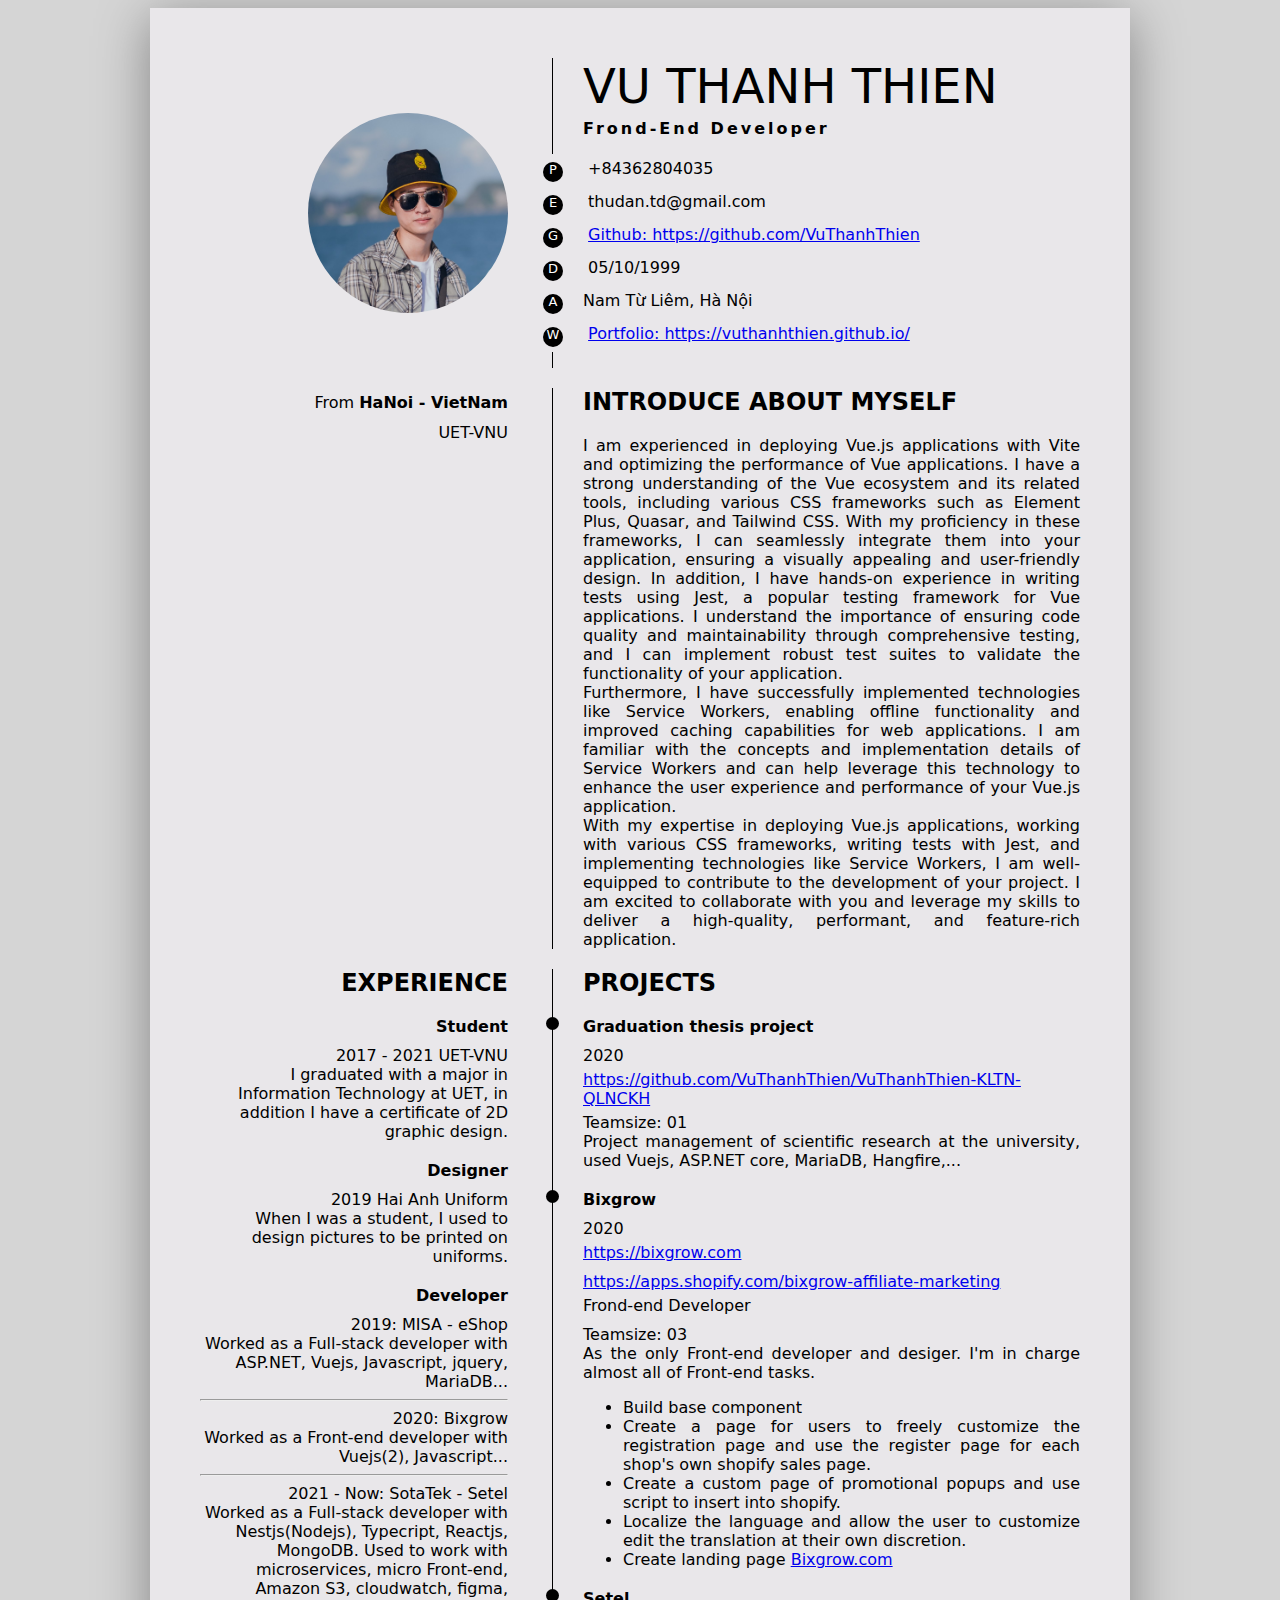
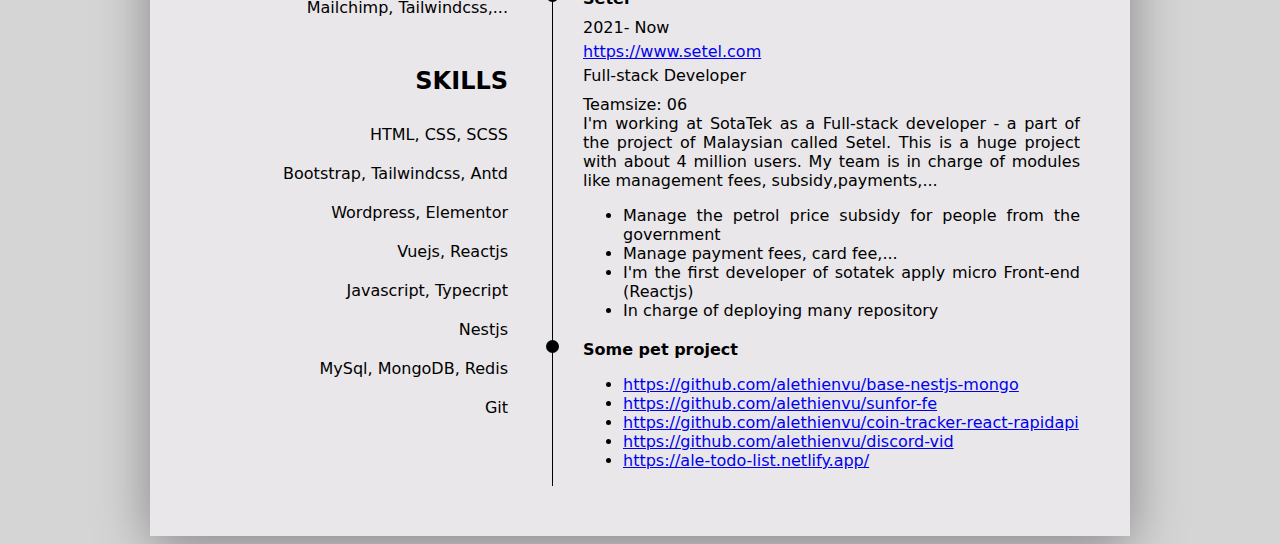
==== commit 8c535092: "update cv" ====
--- a/mycv.html
+++ b/mycv.html
@@ -36,7 +36,7 @@
           <li>
             <span>G</span>
             <a target="_blank" href="https://github.com/VuThanhThien"
-              >VuThanhThien</a
+              >Github: https://github.com/VuThanhThien</a
             >
           </li>
           <li><span>D</span> 05/10/1999</li>
@@ -47,7 +47,7 @@
               href="https://vuthanhthien.github.io/"
               target="_blank"
               rel="noopener noreferrer"
-              >Portfolio</a
+              >Portfolio: https://vuthanhthien.github.io/</a
             >
           </li>
         </ul>
@@ -259,28 +259,28 @@
                 <a
                   target="_blank"
                   href="https://github.com/alethienvu/base-nestjs-mongo"
-                  >Base Back-end</a
+                  >https://github.com/alethienvu/base-nestjs-mongo</a
                 >
               </li>
               <li>
                 <a
                   target="_blank"
                   href="https://github.com/alethienvu/sunfor-fe"
-                  >Base Front-end</a
+                  >https://github.com/alethienvu/sunfor-fe</a
                 >
               </li>
               <li>
                 <a
                   target="_blank"
                   href="https://github.com/alethienvu/coin-tracker-react-rapidapi"
-                  >Front-end using free api</a
+                  >https://github.com/alethienvu/coin-tracker-react-rapidapi</a
                 >
               </li>
               <li>
                 <a
                   target="_blank"
                   href="https://github.com/alethienvu/discord-vid"
-                  >Store videos</a
+                  >https://github.com/alethienvu/discord-vid</a
                 >
               </li>
               <li>
